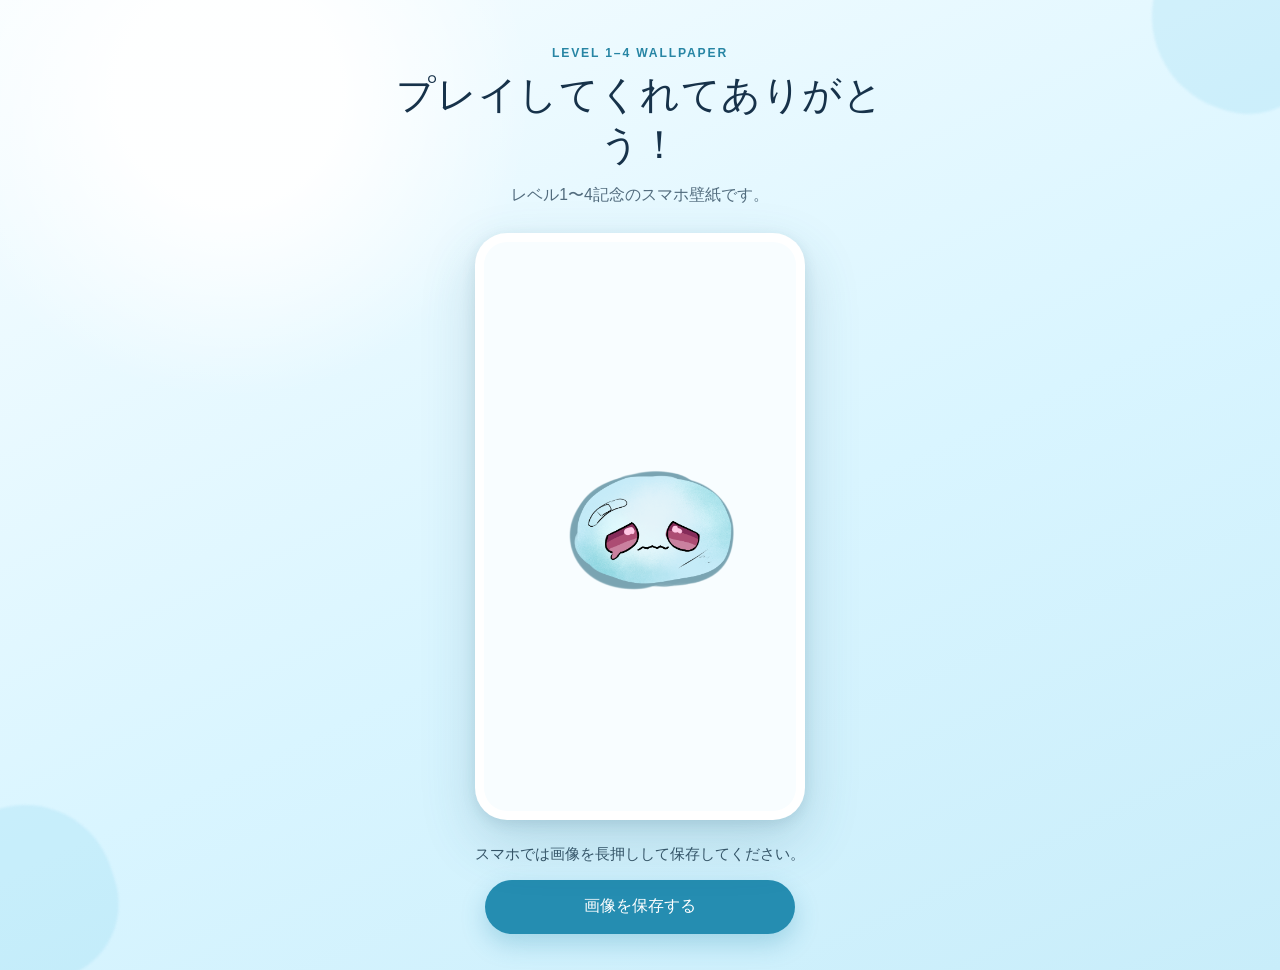
==== level1-4/index.html @ 07bd8a86 "壁紙配布ページを追加" ====
<!doctype html>
<html lang="ja">
<head>
  <meta charset="utf-8">
  <meta name="viewport" content="width=device-width, initial-scale=1, viewport-fit=cover">
  <meta name="theme-color" content="#dff7ff">
  <title>レベル1〜4記念スマホ壁紙｜スライムぶんぶん研究所</title>
  <meta name="description" content="プレイしてくれた方へ、レベル1〜4記念のスマホ壁紙をプレゼントします。">
  <link rel="stylesheet" href="../assets/styles.css">
</head>
<body class="wallpaper-page standard-page">
  <main class="wallpaper-card" aria-labelledby="page-title">
    <p class="eyebrow">LEVEL 1–4 WALLPAPER</p>
    <h1 id="page-title">プレイしてくれてありがとう！</h1>
    <p class="lead">レベル1〜4記念のスマホ壁紙です。</p>

    <figure class="wallpaper-frame">
      <img
        class="wallpaper-image"
        src="../assets/wallpapers/level1-4.png"
        alt="レベル1〜4記念スマホ壁紙">
    </figure>

    <p class="save-guide">
      スマホでは画像を長押しして保存してください。
    </p>
    <a
      class="download-button"
      href="../assets/wallpapers/level1-4.png"
      download="slime-wallpaper-level1-4.png">
      画像を保存する
    </a>
  </main>
</body>
</html>
---- assets/styles.css ----
:root {
  color-scheme: light;
  font-family: -apple-system, BlinkMacSystemFont, "Hiragino Sans", "Yu Gothic", sans-serif;
  color: #17324a;
  background: #e8f9ff;
  font-synthesis: none;
}

* {
  box-sizing: border-box;
}

html {
  min-height: 100%;
  background: #e8f9ff;
}

body {
  min-width: 320px;
  min-height: 100svh;
  margin: 0;
  padding: max(28px, env(safe-area-inset-top)) 18px max(36px, env(safe-area-inset-bottom));
  background:
    radial-gradient(circle at 18% 10%, rgba(255, 255, 255, 0.95) 0 8%, transparent 22%),
    linear-gradient(155deg, #f8fdff 0%, #d9f5ff 56%, #c8edfa 100%);
}

body::before,
body::after {
  position: fixed;
  z-index: 0;
  width: 180px;
  height: 180px;
  border-radius: 48% 52% 44% 56%;
  background: rgba(117, 204, 230, 0.18);
  content: "";
  pointer-events: none;
  filter: blur(1px);
}

body::before {
  top: -70px;
  right: -50px;
  transform: rotate(20deg);
}

body::after {
  bottom: -85px;
  left: -65px;
  transform: rotate(-18deg);
}

.max-page {
  background:
    radial-gradient(circle at 82% 8%, rgba(255, 255, 255, 0.98) 0 7%, transparent 19%),
    linear-gradient(155deg, #fffdf5 0%, #fff3bf 54%, #ffe197 100%);
}

.max-page::before,
.max-page::after {
  background: rgba(241, 179, 46, 0.17);
}

.wallpaper-card,
.hub {
  position: relative;
  z-index: 1;
  width: min(100%, 540px);
  margin: 0 auto;
  text-align: center;
}

.eyebrow {
  margin: 0 0 10px;
  color: #2785a4;
  font-size: 0.76rem;
  font-weight: 800;
  letter-spacing: 0.15em;
}

.max-page .eyebrow {
  color: #a66a00;
}

h1 {
  margin: 0;
  color: #17324a;
  font-size: clamp(1.72rem, 7.2vw, 2.45rem);
  line-height: 1.28;
  letter-spacing: 0.015em;
}

.lead {
  margin: 12px 0 24px;
  color: #526c7e;
  font-size: 0.98rem;
  line-height: 1.7;
}

.wallpaper-frame {
  position: relative;
  width: min(78vw, 360px);
  aspect-ratio: 9 / 16;
  margin: 0 auto;
  overflow: hidden;
  border: 9px solid rgba(255, 255, 255, 0.96);
  border-radius: 32px;
  background: #ffffff;
  box-shadow: 0 22px 55px rgba(44, 107, 130, 0.2), 0 4px 14px rgba(34, 85, 102, 0.12);
}

.max-page .wallpaper-frame {
  box-shadow: 0 22px 55px rgba(166, 106, 0, 0.2), 0 4px 14px rgba(120, 83, 13, 0.12);
}

.wallpaper-image {
  display: block;
  width: 100%;
  height: 100%;
  object-fit: contain;
  background: #f8fdff;
  -webkit-touch-callout: default;
  user-select: auto;
}

.max-page .wallpaper-image {
  background: #fffdf5;
}

.max-badge {
  position: absolute;
  z-index: 1;
  top: 18px;
  right: 18px;
  padding: 7px 13px;
  border-radius: 999px;
  color: #6f4700;
  background: rgba(255, 235, 157, 0.94);
  box-shadow: 0 6px 18px rgba(111, 71, 0, 0.16);
  font-size: 0.78rem;
  font-weight: 900;
  letter-spacing: 0.08em;
}

.save-guide {
  margin: 22px 0 14px;
  color: #365467;
  font-size: 0.92rem;
  font-weight: 700;
  line-height: 1.65;
}

.download-button {
  display: inline-flex;
  min-width: min(100%, 310px);
  min-height: 54px;
  align-items: center;
  justify-content: center;
  padding: 14px 26px;
  border-radius: 999px;
  color: #ffffff;
  background: #258db1;
  box-shadow: 0 10px 24px rgba(37, 141, 177, 0.28);
  font-size: 1rem;
  font-weight: 800;
  text-decoration: none;
  transition: transform 160ms ease, box-shadow 160ms ease;
}

.max-page .download-button {
  color: #523500;
  background: #f4bd45;
  box-shadow: 0 10px 24px rgba(180, 115, 0, 0.24);
}

.download-button:active {
  transform: translateY(2px);
  box-shadow: 0 5px 12px rgba(37, 141, 177, 0.22);
}

.hub {
  padding-top: clamp(48px, 14vh, 130px);
}

.result-links {
  display: grid;
  gap: 16px;
  margin-top: 34px;
}

.result-link {
  display: grid;
  gap: 6px;
  min-height: 116px;
  place-content: center;
  border: 3px solid rgba(255, 255, 255, 0.94);
  border-radius: 26px;
  box-shadow: 0 14px 32px rgba(44, 107, 130, 0.13);
  text-decoration: none;
}

.standard-link {
  color: #1f718e;
  background: rgba(207, 242, 252, 0.92);
}

.max-link {
  color: #7c5100;
  background: rgba(255, 232, 153, 0.94);
}

.result-label {
  font-size: 0.72rem;
  font-weight: 900;
  letter-spacing: 0.12em;
}

.result-link strong {
  font-size: 1.08rem;
}

@media (min-width: 720px) {
  body {
    padding-top: 46px;
  }

  .wallpaper-frame {
    width: 330px;
  }
}

@media (prefers-reduced-motion: reduce) {
  .download-button {
    transition: none;
  }
}
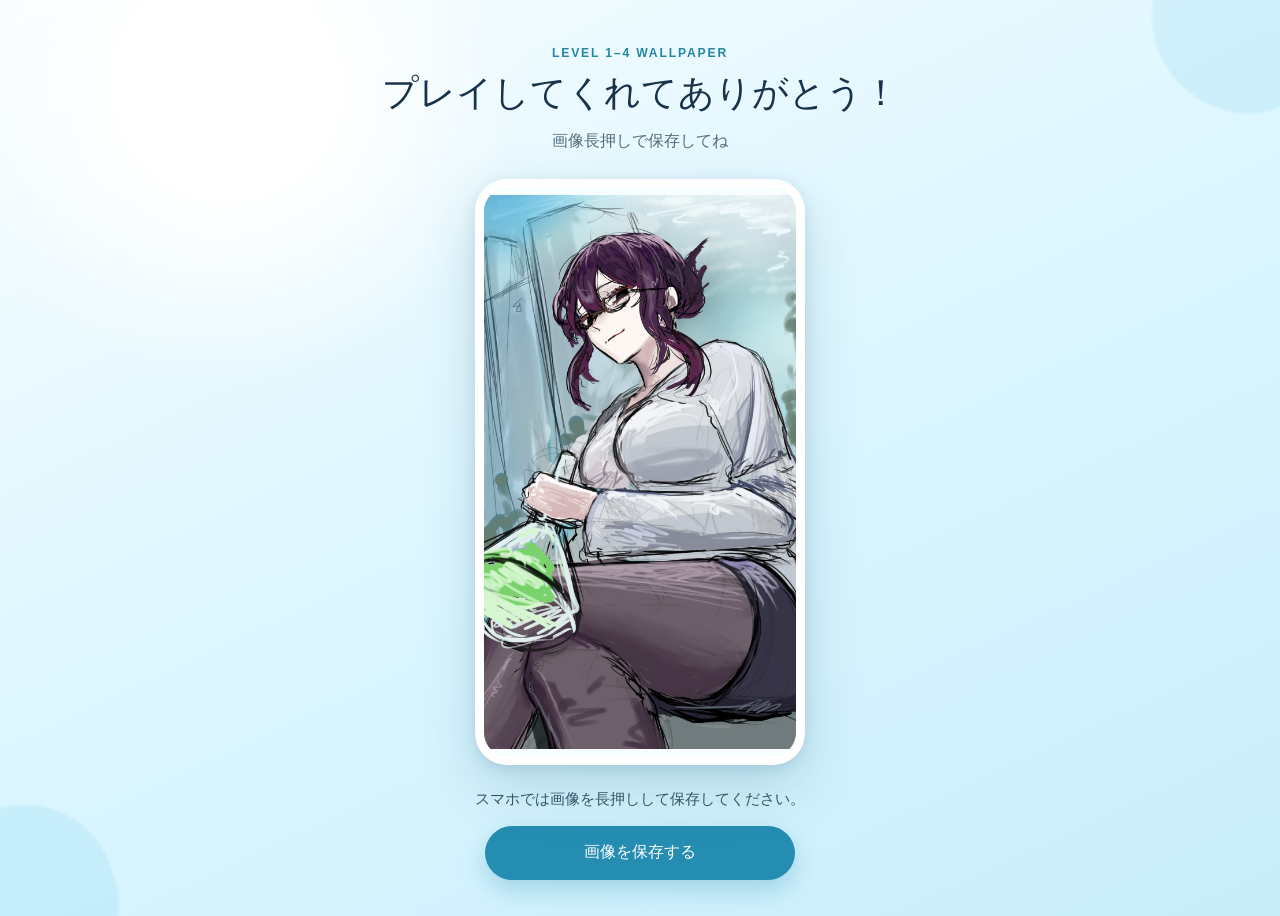
==== commit 92ede8ba: "Update wallpaper save guidance" ====
--- a/level1-4/index.html
+++ b/level1-4/index.html
@@ -12,7 +12,7 @@
   <main class="wallpaper-card" aria-labelledby="page-title">
     <p class="eyebrow">LEVEL 1–4 WALLPAPER</p>
     <h1 id="page-title">プレイしてくれてありがとう！</h1>
-    <p class="lead">レベル1〜4記念のスマホ壁紙です。</p>
+    <p class="lead">画像長押しで保存してね</p>
 
     <figure class="wallpaper-frame">
       <img
--- a/assets/styles.css
+++ b/assets/styles.css
@@ -85,9 +85,10 @@
 h1 {
   margin: 0;
   color: #17324a;
-  font-size: clamp(1.72rem, 7.2vw, 2.45rem);
+  font-size: clamp(1rem, 5.4vw, 2.25rem);
   line-height: 1.28;
-  letter-spacing: 0.015em;
+  letter-spacing: 0;
+  white-space: nowrap;
 }
 
 .lead {
